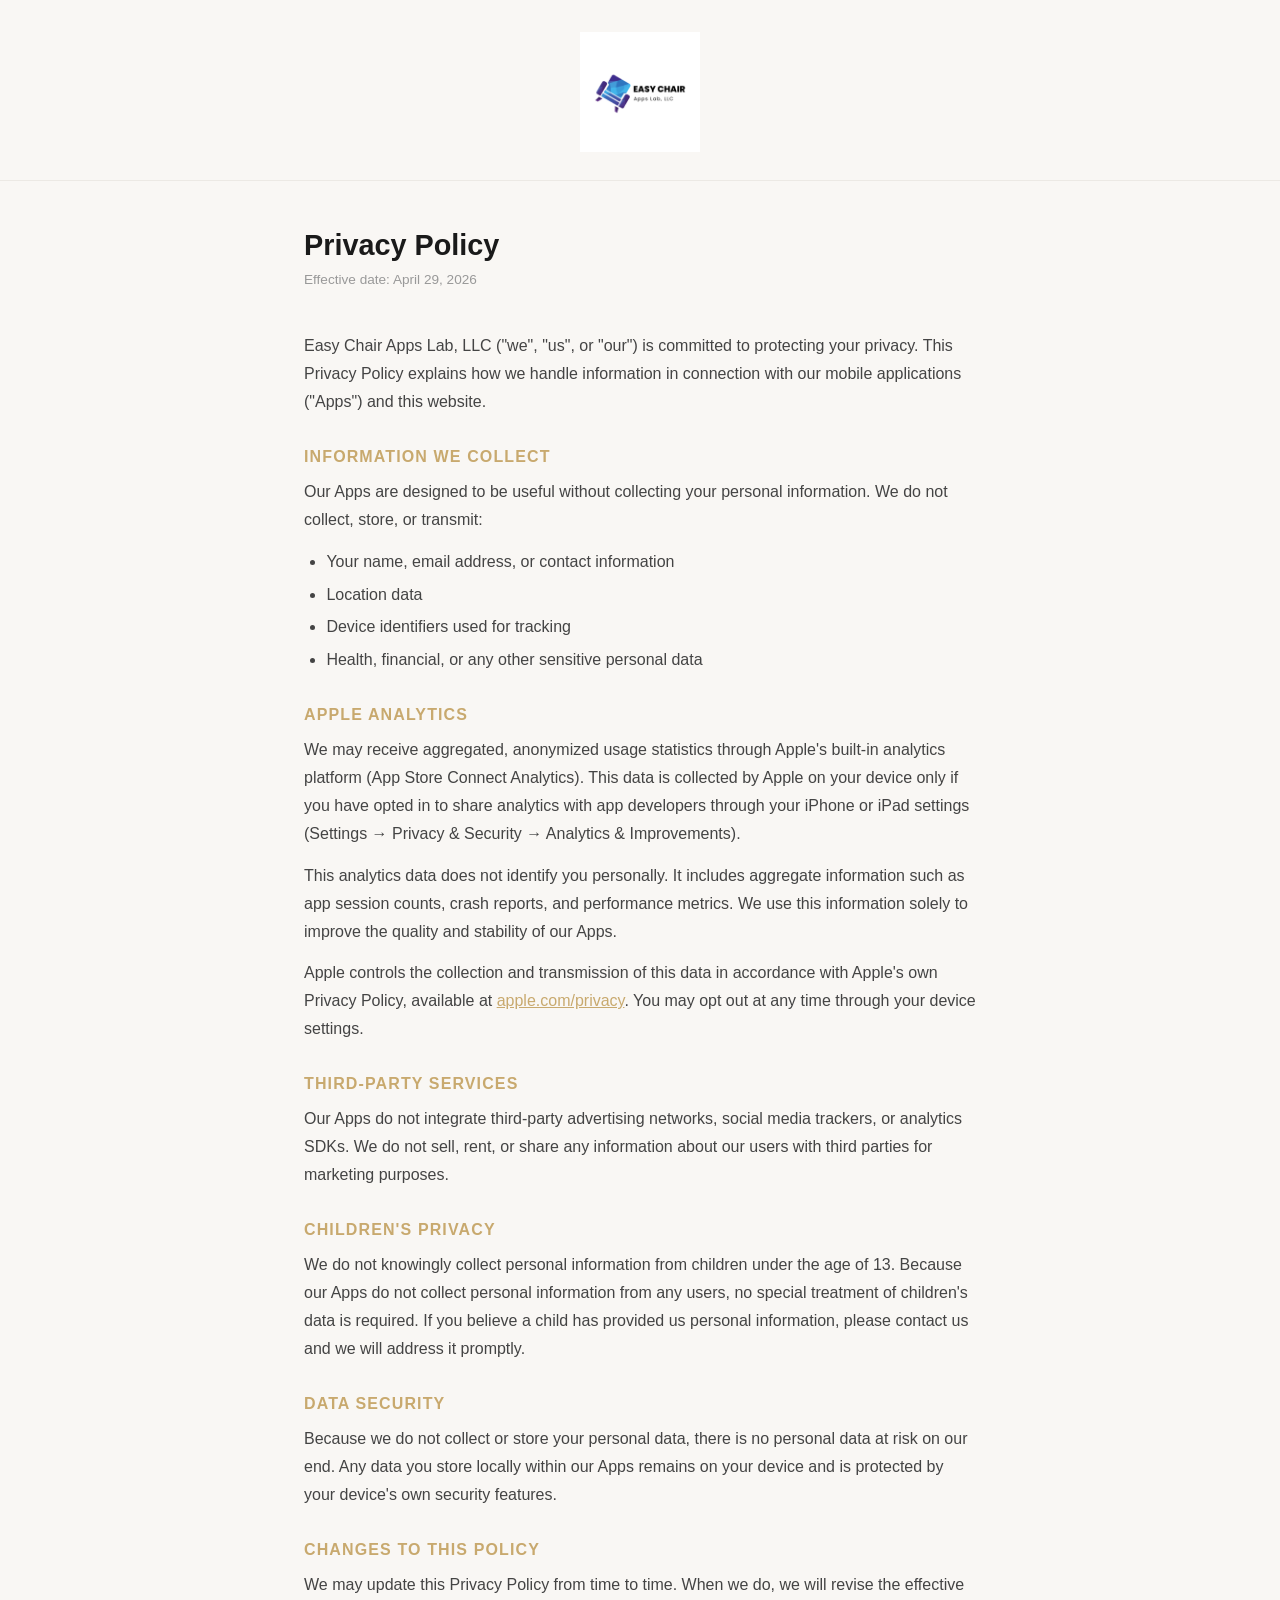
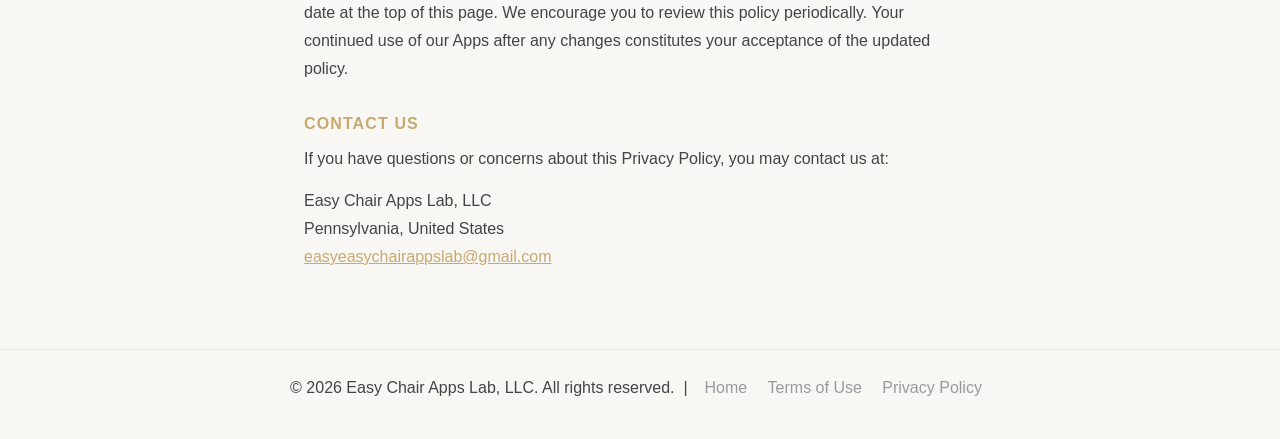
==== privacy.html @ 0b865dc3 "feat: add contact email to Privacy Policy and Terms of Use" ====
<!DOCTYPE html>
<html lang="en">
<head>
  <meta charset="UTF-8" />
  <meta name="viewport" content="width=device-width, initial-scale=1.0" />
  <meta name="description" content="Easy Chair Apps Lab Privacy Policy" />
  <title>Privacy Policy | Easy Chair Apps Lab</title>
  <style>
    *, *::before, *::after { box-sizing: border-box; margin: 0; padding: 0; }

    body {
      font-family: -apple-system, BlinkMacSystemFont, "Segoe UI", Roboto, Helvetica, Arial, sans-serif;
      background-color: #f9f7f4;
      color: #2c2c2c;
      min-height: 100vh;
      display: flex;
      flex-direction: column;
    }

    header {
      padding: 2rem 1.5rem 1.5rem;
      text-align: center;
      border-bottom: 1px solid #ece9e4;
    }

    header a { text-decoration: none; }

    header img {
      max-width: 120px;
      width: 100%;
      height: auto;
    }

    main {
      flex: 1;
      max-width: 720px;
      margin: 0 auto;
      padding: 3rem 1.5rem 4rem;
      width: 100%;
    }

    h1 {
      font-size: 1.8rem;
      font-weight: 700;
      color: #1a1a1a;
      margin-bottom: 0.4rem;
    }

    .effective {
      font-size: 0.85rem;
      color: #999;
      margin-bottom: 2.5rem;
    }

    h2 {
      font-size: 1rem;
      font-weight: 700;
      text-transform: uppercase;
      letter-spacing: 0.07em;
      color: #c8a96e;
      margin-top: 2rem;
      margin-bottom: 0.75rem;
    }

    p {
      font-size: 1rem;
      line-height: 1.75;
      color: #444;
      margin-bottom: 0.85rem;
    }

    ul {
      padding-left: 1.4rem;
      margin-bottom: 0.85rem;
    }

    ul li {
      font-size: 1rem;
      line-height: 1.75;
      color: #444;
      margin-bottom: 0.3rem;
    }

    a { color: #c8a96e; }

    footer {
      text-align: center;
      padding: 1.5rem;
      font-size: 0.8rem;
      color: #999;
      border-top: 1px solid #ece9e4;
    }

    footer a { color: #999; margin: 0 0.5rem; text-decoration: none; }
    footer a:hover { color: #c8a96e; }
  </style>
</head>
<body>

  <header>
    <a href="index.html">
      <img src="logo.png" alt="Easy Chair Apps Lab" />
    </a>
  </header>

  <main>
    <h1>Privacy Policy</h1>
    <p class="effective">Effective date: April 29, 2026</p>

    <p>Easy Chair Apps Lab, LLC ("we", "us", or "our") is committed to protecting your privacy.
       This Privacy Policy explains how we handle information in connection with our mobile
       applications ("Apps") and this website.</p>

    <h2>Information We Collect</h2>
    <p>Our Apps are designed to be useful without collecting your personal information.
       We do not collect, store, or transmit:</p>
    <ul>
      <li>Your name, email address, or contact information</li>
      <li>Location data</li>
      <li>Device identifiers used for tracking</li>
      <li>Health, financial, or any other sensitive personal data</li>
    </ul>

    <h2>Apple Analytics</h2>
    <p>We may receive aggregated, anonymized usage statistics through Apple's built-in
       analytics platform (App Store Connect Analytics). This data is collected by Apple
       on your device only if you have opted in to share analytics with app developers
       through your iPhone or iPad settings (Settings &rarr; Privacy &amp; Security &rarr;
       Analytics &amp; Improvements).</p>
    <p>This analytics data does not identify you personally. It includes aggregate information
       such as app session counts, crash reports, and performance metrics. We use this
       information solely to improve the quality and stability of our Apps.</p>
    <p>Apple controls the collection and transmission of this data in accordance with
       Apple's own Privacy Policy, available at
       <a href="https://www.apple.com/privacy/" target="_blank" rel="noopener">apple.com/privacy</a>.
       You may opt out at any time through your device settings.</p>

    <h2>Third-Party Services</h2>
    <p>Our Apps do not integrate third-party advertising networks, social media trackers,
       or analytics SDKs. We do not sell, rent, or share any information about our users
       with third parties for marketing purposes.</p>

    <h2>Children's Privacy</h2>
    <p>We do not knowingly collect personal information from children under the age of 13.
       Because our Apps do not collect personal information from any users, no special
       treatment of children's data is required. If you believe a child has provided us
       personal information, please contact us and we will address it promptly.</p>

    <h2>Data Security</h2>
    <p>Because we do not collect or store your personal data, there is no personal data
       at risk on our end. Any data you store locally within our Apps remains on your
       device and is protected by your device's own security features.</p>

    <h2>Changes to This Policy</h2>
    <p>We may update this Privacy Policy from time to time. When we do, we will revise the
       effective date at the top of this page. We encourage you to review this policy
       periodically. Your continued use of our Apps after any changes constitutes your
       acceptance of the updated policy.</p>

    <h2>Contact Us</h2>
    <p>If you have questions or concerns about this Privacy Policy, you may contact us at:</p>
    <p>Easy Chair Apps Lab, LLC<br />Pennsylvania, United States<br />
       <a href="mailto:easyeasychairappslab@gmail.com">easyeasychairappslab@gmail.com</a></p>
  </main>

  <footer>
    <p>
      &copy; 2026 Easy Chair Apps Lab, LLC. All rights reserved. &nbsp;|&nbsp;
      <a href="index.html">Home</a>
      <a href="terms.html">Terms of Use</a>
      <a href="privacy.html">Privacy Policy</a>
    </p>
  </footer>

</body>
</html>
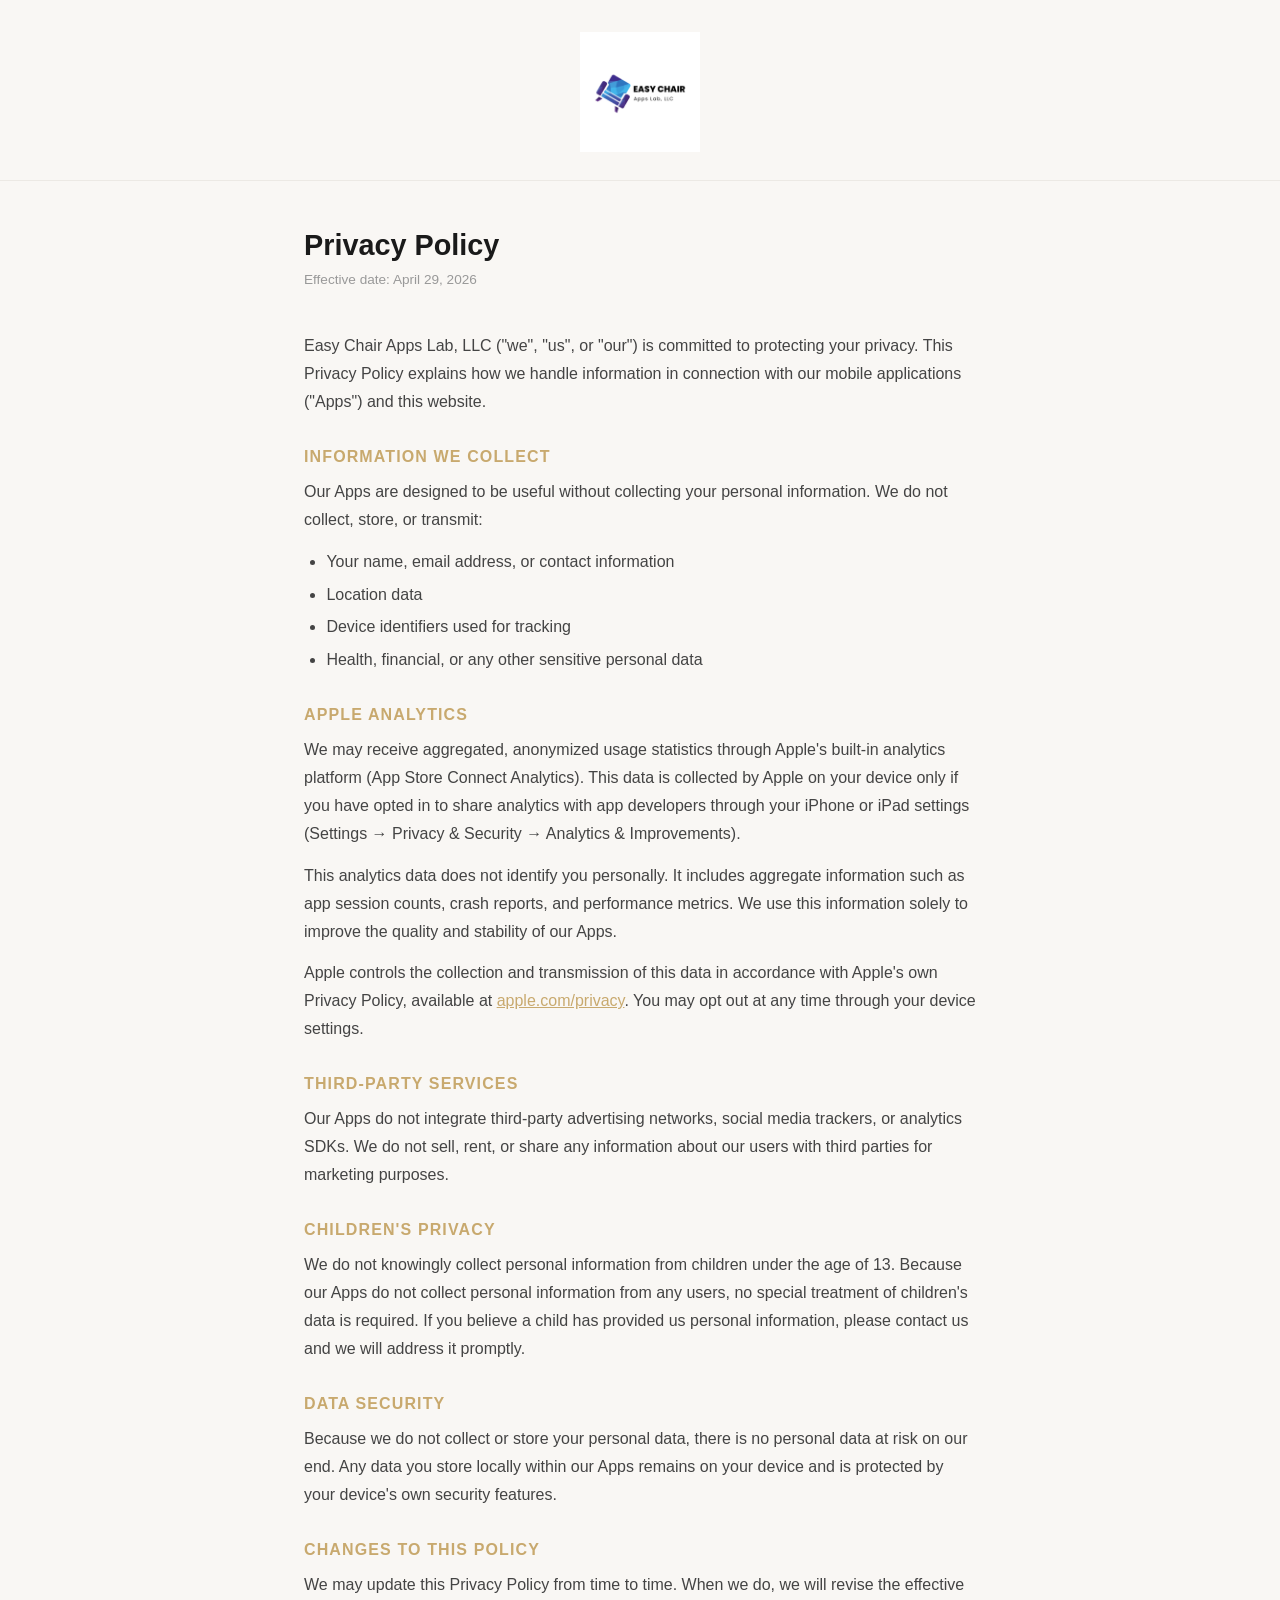
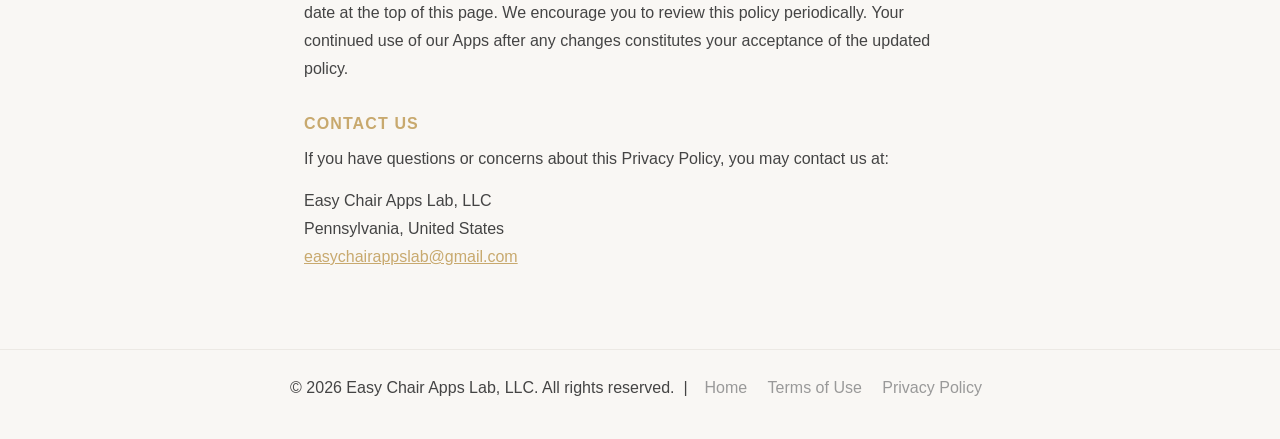
==== commit 10adfd8f: "fix: correct contact email address" ====
--- a/privacy.html
+++ b/privacy.html
@@ -160,7 +160,7 @@
     <h2>Contact Us</h2>
     <p>If you have questions or concerns about this Privacy Policy, you may contact us at:</p>
     <p>Easy Chair Apps Lab, LLC<br />Pennsylvania, United States<br />
-       <a href="mailto:easyeasychairappslab@gmail.com">easyeasychairappslab@gmail.com</a></p>
+       <a href="mailto:easychairappslab@gmail.com">easychairappslab@gmail.com</a></p>
   </main>
 
   <footer>
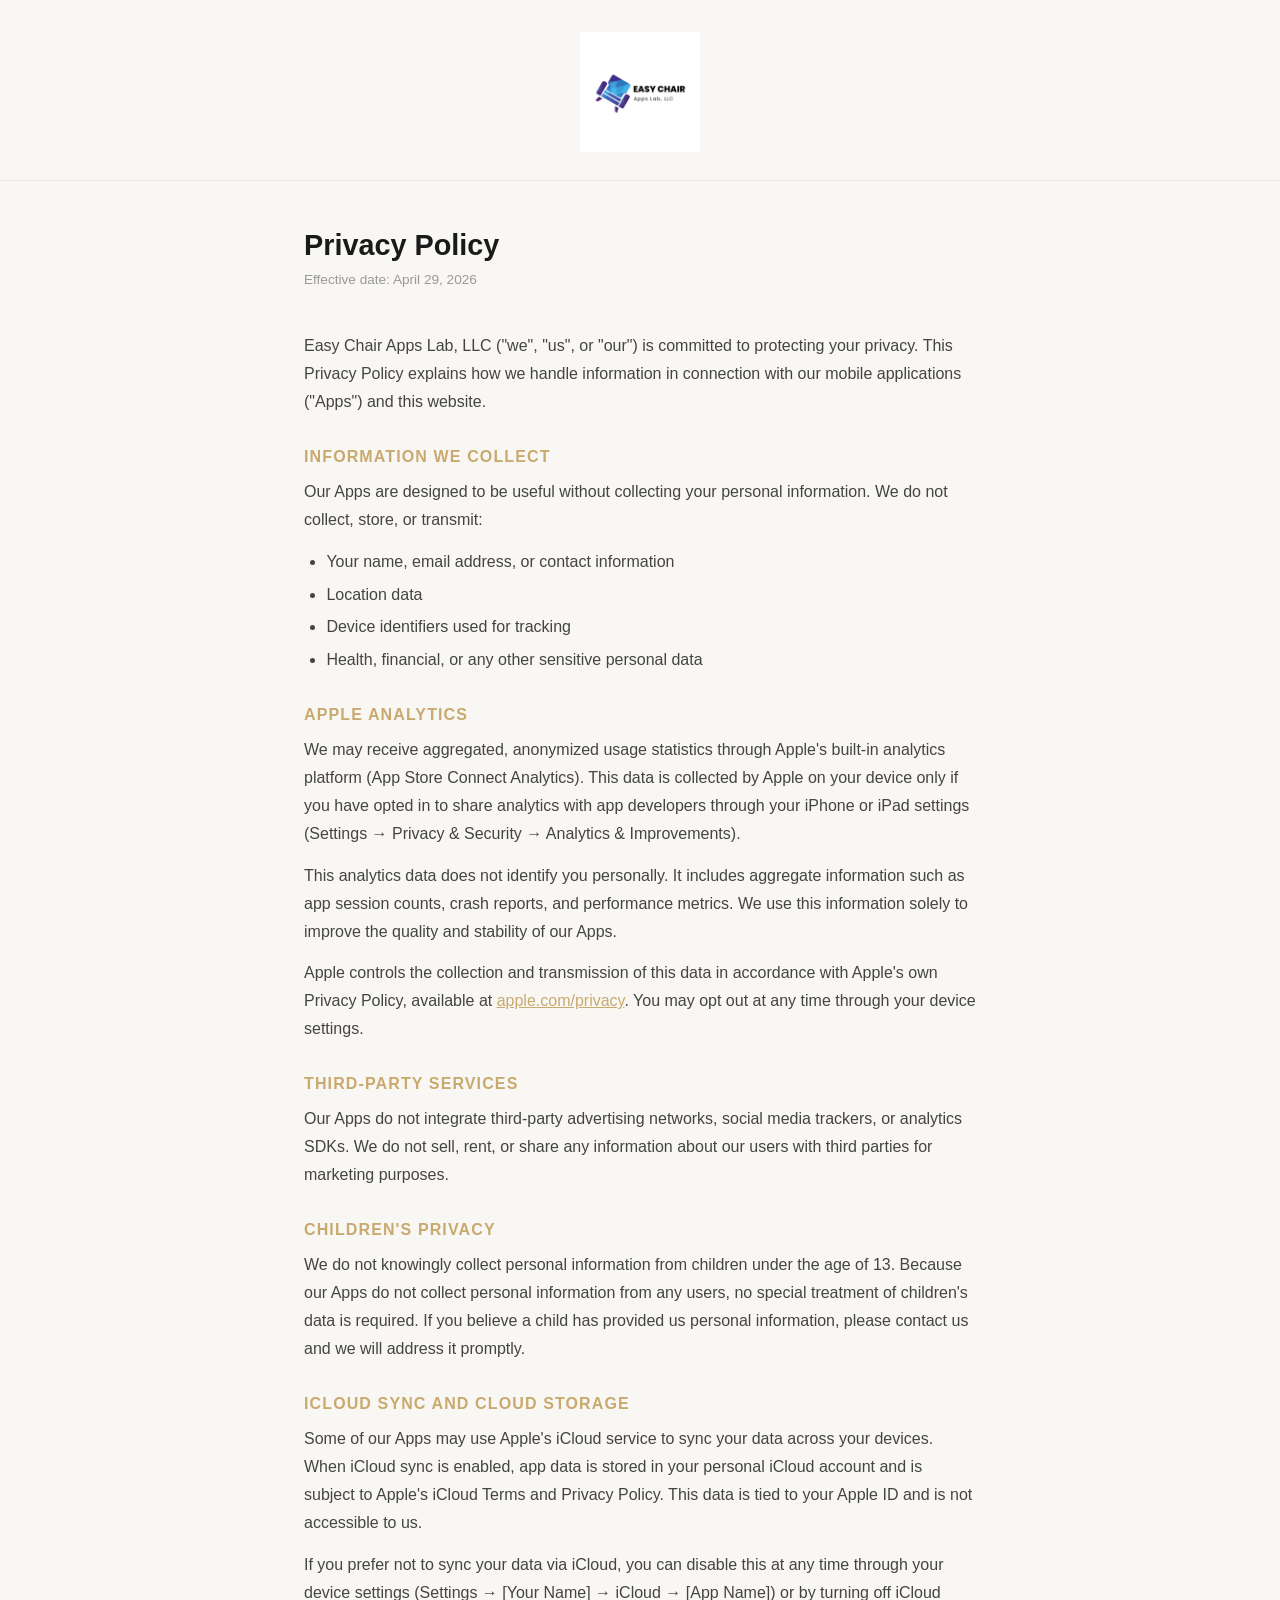
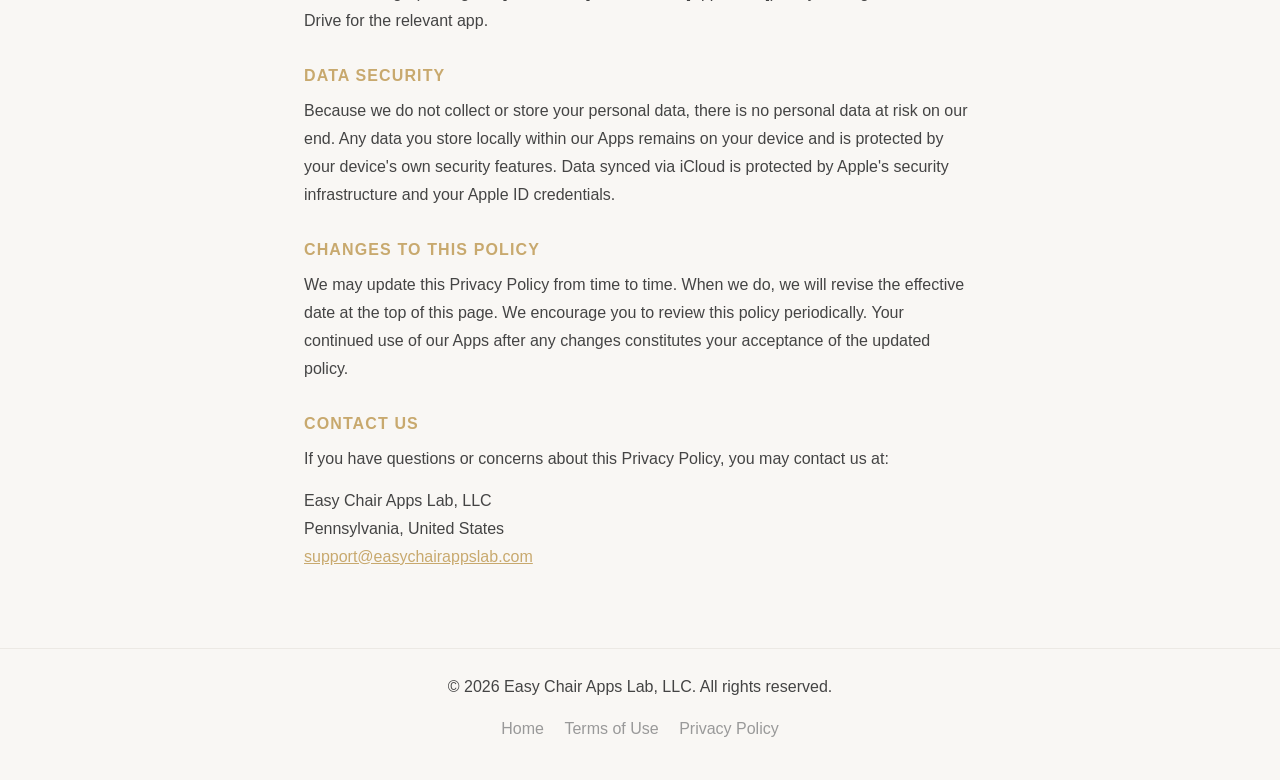
==== commit 9e632e21: "docs: add iCloud sync section to Privacy Policy Co-Authored-By: Claude Sonnet 4.6 <noreply@anthropic" ====
--- a/privacy.html
+++ b/privacy.html
@@ -146,10 +146,20 @@
        treatment of children's data is required. If you believe a child has provided us
        personal information, please contact us and we will address it promptly.</p>
 
+    <h2>iCloud Sync and Cloud Storage</h2>
+    <p>Some of our Apps may use Apple's iCloud service to sync your data across your
+       devices. When iCloud sync is enabled, app data is stored in your personal iCloud
+       account and is subject to Apple's iCloud Terms and Privacy Policy. This data is
+       tied to your Apple ID and is not accessible to us.</p>
+    <p>If you prefer not to sync your data via iCloud, you can disable this at any time
+       through your device settings (Settings &rarr; [Your Name] &rarr; iCloud &rarr; [App Name])
+       or by turning off iCloud Drive for the relevant app.</p>
+
     <h2>Data Security</h2>
     <p>Because we do not collect or store your personal data, there is no personal data
        at risk on our end. Any data you store locally within our Apps remains on your
-       device and is protected by your device's own security features.</p>
+       device and is protected by your device's own security features. Data synced via
+       iCloud is protected by Apple's security infrastructure and your Apple ID credentials.</p>
 
     <h2>Changes to This Policy</h2>
     <p>We may update this Privacy Policy from time to time. When we do, we will revise the
@@ -160,12 +170,14 @@
     <h2>Contact Us</h2>
     <p>If you have questions or concerns about this Privacy Policy, you may contact us at:</p>
     <p>Easy Chair Apps Lab, LLC<br />Pennsylvania, United States<br />
-       <a href="mailto:easychairappslab@gmail.com">easychairappslab@gmail.com</a></p>
+       <a href="mailto:support@easychairappslab.com">support@easychairappslab.com</a></p>
   </main>
 
   <footer>
     <p>
-      &copy; 2026 Easy Chair Apps Lab, LLC. All rights reserved. &nbsp;|&nbsp;
+      &copy; 2026 Easy Chair Apps Lab, LLC. All rights reserved.
+    </p>
+    <p style="margin-top:0.5rem;">
       <a href="index.html">Home</a>
       <a href="terms.html">Terms of Use</a>
       <a href="privacy.html">Privacy Policy</a>
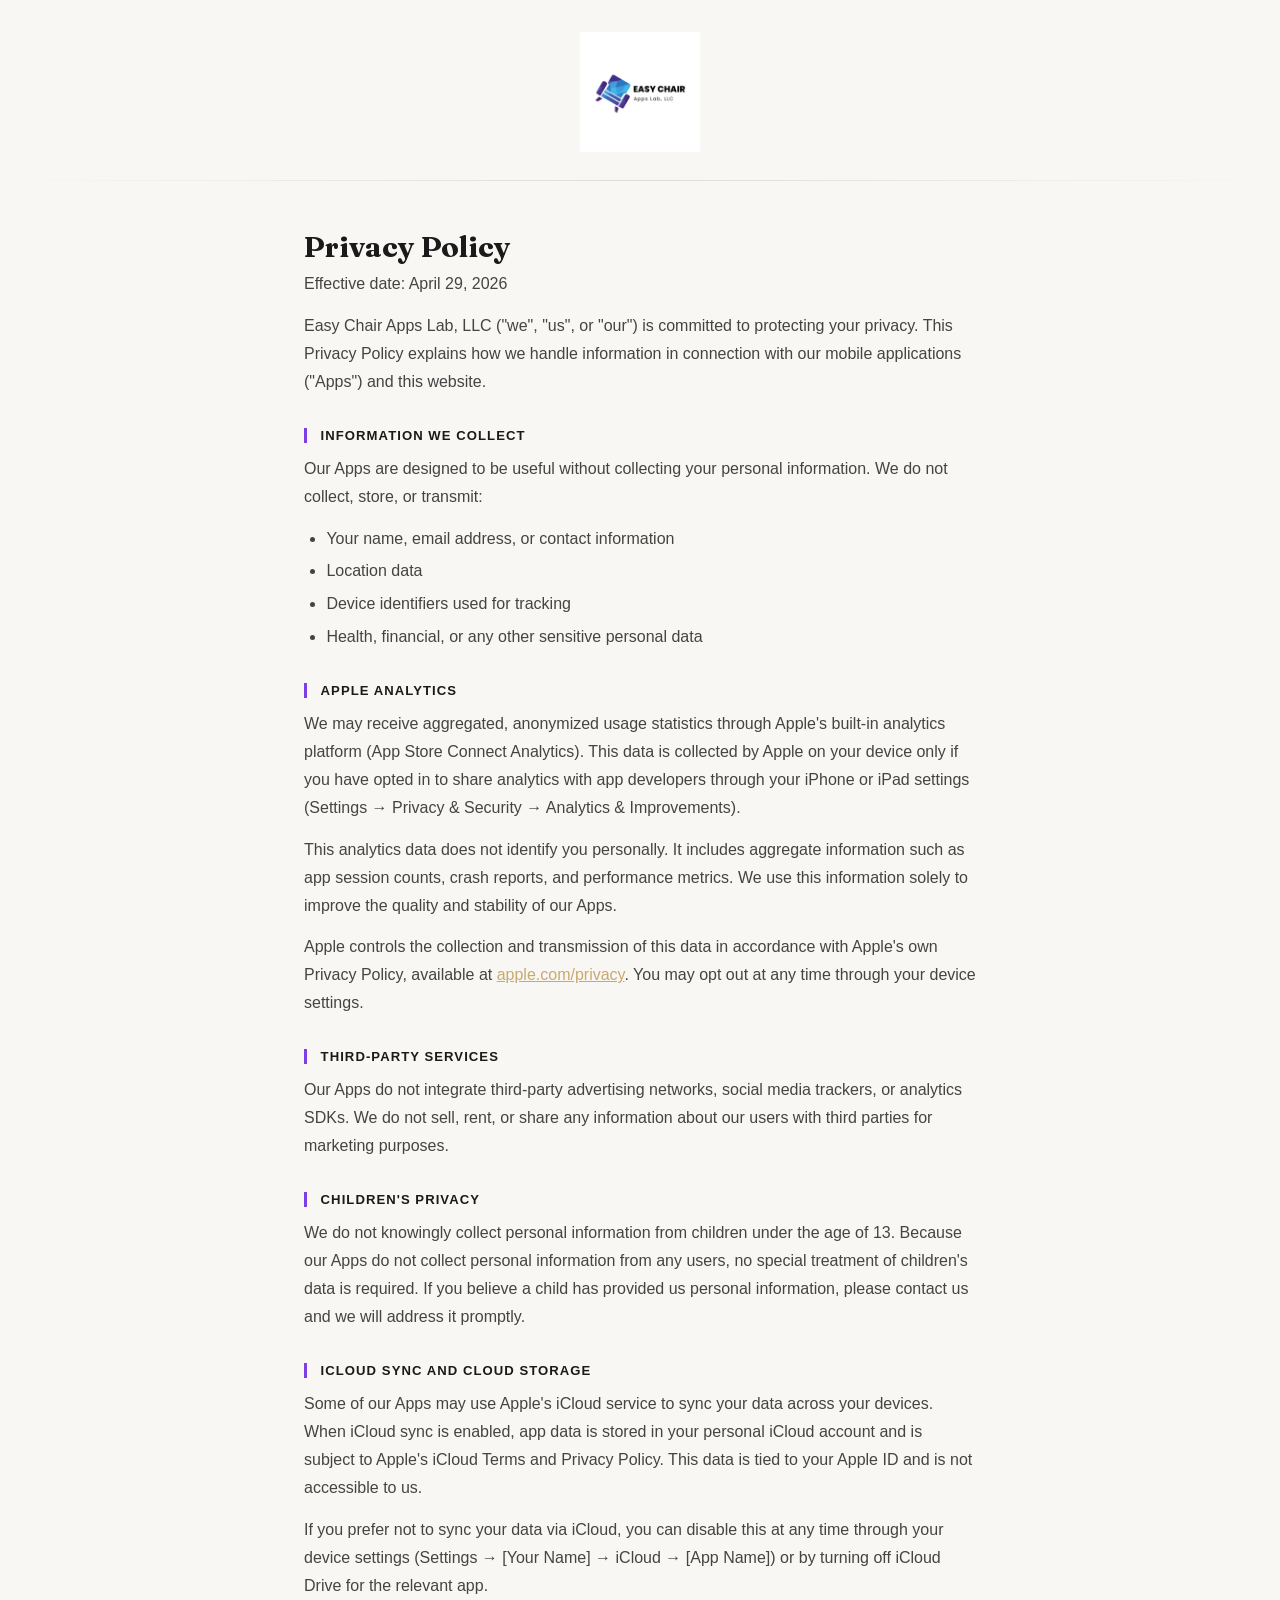
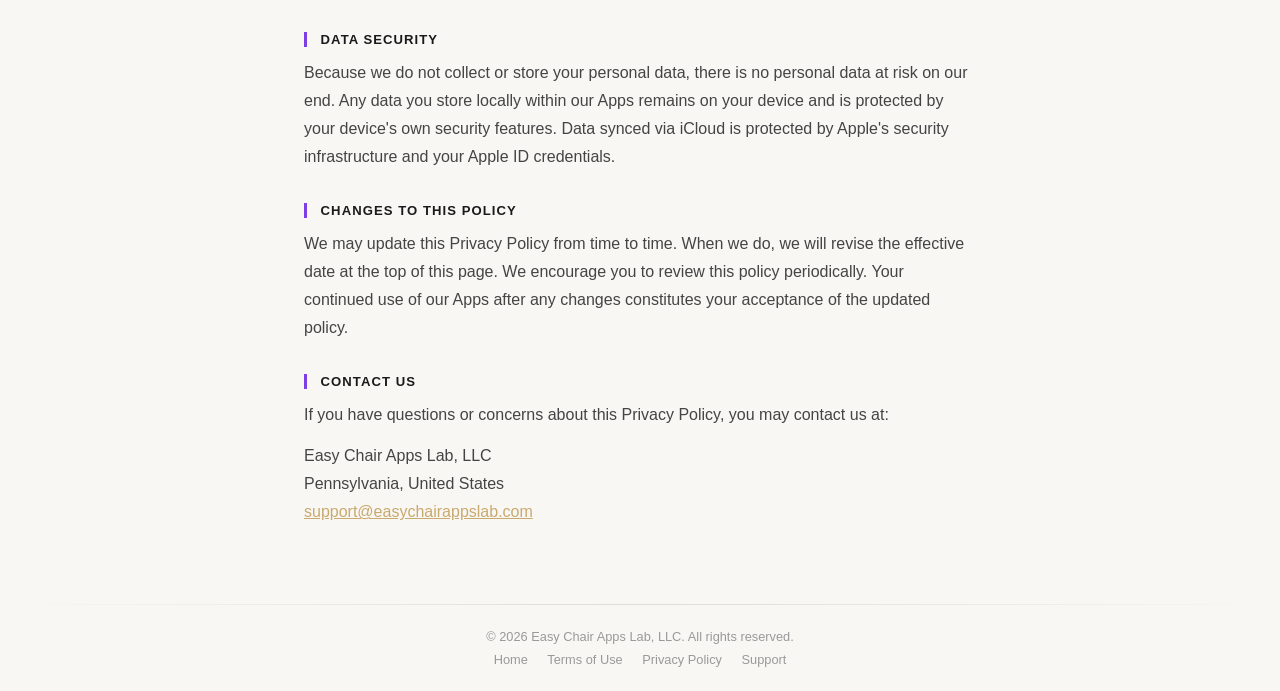
==== commit 28620c2f: "Merge pull request #2 from fksimon-apps/feat/visual-refresh Visual refresh: shared CSS, Fraunces fon" ====
--- a/privacy.html
+++ b/privacy.html
@@ -5,105 +5,17 @@
   <meta name="viewport" content="width=device-width, initial-scale=1.0" />
   <meta name="description" content="Easy Chair Apps Lab Privacy Policy" />
   <title>Privacy Policy | Easy Chair Apps Lab</title>
-  <style>
-    *, *::before, *::after { box-sizing: border-box; margin: 0; padding: 0; }
-
-    body {
-      font-family: -apple-system, BlinkMacSystemFont, "Segoe UI", Roboto, Helvetica, Arial, sans-serif;
-      background-color: #f9f7f4;
-      color: #2c2c2c;
-      min-height: 100vh;
-      display: flex;
-      flex-direction: column;
-    }
-
-    header {
-      padding: 2rem 1.5rem 1.5rem;
-      text-align: center;
-      border-bottom: 1px solid #ece9e4;
-    }
-
-    header a { text-decoration: none; }
-
-    header img {
-      max-width: 120px;
-      width: 100%;
-      height: auto;
-    }
-
-    main {
-      flex: 1;
-      max-width: 720px;
-      margin: 0 auto;
-      padding: 3rem 1.5rem 4rem;
-      width: 100%;
-    }
-
-    h1 {
-      font-size: 1.8rem;
-      font-weight: 700;
-      color: #1a1a1a;
-      margin-bottom: 0.4rem;
-    }
-
-    .effective {
-      font-size: 0.85rem;
-      color: #999;
-      margin-bottom: 2.5rem;
-    }
-
-    h2 {
-      font-size: 1rem;
-      font-weight: 700;
-      text-transform: uppercase;
-      letter-spacing: 0.07em;
-      color: #c8a96e;
-      margin-top: 2rem;
-      margin-bottom: 0.75rem;
-    }
-
-    p {
-      font-size: 1rem;
-      line-height: 1.75;
-      color: #444;
-      margin-bottom: 0.85rem;
-    }
-
-    ul {
-      padding-left: 1.4rem;
-      margin-bottom: 0.85rem;
-    }
-
-    ul li {
-      font-size: 1rem;
-      line-height: 1.75;
-      color: #444;
-      margin-bottom: 0.3rem;
-    }
-
-    a { color: #c8a96e; }
-
-    footer {
-      text-align: center;
-      padding: 1.5rem;
-      font-size: 0.8rem;
-      color: #999;
-      border-top: 1px solid #ece9e4;
-    }
-
-    footer a { color: #999; margin: 0 0.5rem; text-decoration: none; }
-    footer a:hover { color: #c8a96e; }
-  </style>
+  <link rel="stylesheet" href="styles.css" />
 </head>
 <body>
 
-  <header>
+  <header class="legal-header">
     <a href="index.html">
       <img src="logo.png" alt="Easy Chair Apps Lab" />
     </a>
   </header>
 
-  <main>
+  <main class="legal-main">
     <h1>Privacy Policy</h1>
     <p class="effective">Effective date: April 29, 2026</p>
 
@@ -181,6 +93,7 @@
       <a href="index.html">Home</a>
       <a href="terms.html">Terms of Use</a>
       <a href="privacy.html">Privacy Policy</a>
+      <a href="support.html">Support</a>
     </p>
   </footer>
 
--- a/styles.css
+++ b/styles.css
@@ -0,0 +1,492 @@
+/* =====================================================
+   FONTS
+   ===================================================== */
+@font-face {
+  font-family: 'Fraunces';
+  font-weight: 400 700;
+  font-style: normal;
+  font-display: swap;
+  src: url('fonts/fraunces-latin.woff2') format('woff2');
+  unicode-range: U+0000-00FF, U+0131, U+0152-0153, U+02BB-02BC, U+02C6, U+02DA,
+    U+02DC, U+0304, U+0308, U+0329, U+2000-206F, U+20AC, U+2122, U+2191,
+    U+2193, U+2212, U+2215, U+FEFF, U+FFFD;
+}
+
+@font-face {
+  font-family: 'Fraunces';
+  font-weight: 700;
+  font-style: italic;
+  font-display: swap;
+  src: url('fonts/fraunces-italic-700-latin.woff2') format('woff2');
+  unicode-range: U+0000-00FF, U+0131, U+0152-0153, U+02BB-02BC, U+02C6, U+02DA,
+    U+02DC, U+0304, U+0308, U+0329, U+2000-206F, U+20AC, U+2122, U+2191,
+    U+2193, U+2212, U+2215, U+FEFF, U+FFFD;
+}
+
+/* =====================================================
+   TOKENS
+   ===================================================== */
+:root {
+  --bg: #f9f7f4;
+  --ink: #1a1a1a;
+  --ink-soft: #555;
+  --muted: #999;
+  --border: #ece9e4;
+  --gold: #c8a96e;
+  --violet: #7b3fe4;
+  --cyan: #2ec5d3;
+  --grad: linear-gradient(135deg, var(--violet) 0%, var(--cyan) 100%);
+  --shadow-soft: 0 2px 12px rgba(0, 0, 0, 0.06);
+  --shadow-violet: 0 8px 32px rgba(123, 63, 228, 0.12);
+  --serif: 'Fraunces', Georgia, serif;
+  --sans: -apple-system, BlinkMacSystemFont, "Segoe UI", Roboto, Helvetica,
+    Arial, sans-serif;
+}
+
+/* =====================================================
+   RESET & BASE
+   ===================================================== */
+*, *::before, *::after {
+  box-sizing: border-box;
+  margin: 0;
+  padding: 0;
+}
+
+body {
+  font-family: var(--sans);
+  background-color: var(--bg);
+  color: var(--ink);
+  min-height: 100vh;
+  display: flex;
+  flex-direction: column;
+}
+
+/* =====================================================
+   HEADER — home page
+   ===================================================== */
+.home-header {
+  padding: 3rem 1.5rem 2rem;
+  text-align: center;
+}
+
+.home-header img {
+  max-width: 220px;
+  width: 100%;
+  height: auto;
+  animation: fadeUp 0.6s ease-out both;
+  animation-delay: 0.1s;
+}
+
+/* =====================================================
+   HEADER — legal pages
+   ===================================================== */
+.legal-header {
+  padding: 2rem 1.5rem 1.5rem;
+  text-align: center;
+  border-bottom: 1px solid transparent;
+  border-image: linear-gradient(to right, transparent, rgba(26, 26, 26, 0.12) 50%, transparent) 1;
+}
+
+.legal-header a {
+  text-decoration: none;
+  display: inline-block;
+}
+
+.legal-header img {
+  max-width: 120px;
+  width: 100%;
+  height: auto;
+  transition: transform 200ms ease;
+}
+
+.legal-header a:hover img {
+  transform: scale(1.02);
+}
+
+/* =====================================================
+   MAIN — home page
+   ===================================================== */
+.home-main {
+  flex: 1;
+  display: flex;
+  flex-direction: column;
+  align-items: center;
+  text-align: center;
+  padding: 1rem 1.5rem 5rem;
+  position: relative;
+  overflow: hidden;
+}
+
+.home-main::before {
+  content: '';
+  position: absolute;
+  top: -80px;
+  left: 50%;
+  transform: translateX(-50%);
+  width: 720px;
+  height: 720px;
+  background: radial-gradient(
+    circle,
+    rgba(123, 63, 228, 0.22) 0%,
+    rgba(46, 197, 211, 0.12) 45%,
+    transparent 70%
+  );
+  filter: blur(70px);
+  z-index: 0;
+  pointer-events: none;
+}
+
+/* =====================================================
+   HERO
+   ===================================================== */
+.hero {
+  position: relative;
+  z-index: 1;
+  display: flex;
+  flex-direction: column;
+  align-items: center;
+}
+
+.hero h1 {
+  font-family: var(--serif);
+  font-size: clamp(2.2rem, 5vw, 3.4rem);
+  font-weight: 700;
+  letter-spacing: -1px;
+  color: var(--ink);
+  line-height: 1.15;
+  animation: fadeUp 0.6s ease-out both;
+  animation-delay: 0.25s;
+}
+
+.brand-gradient {
+  background: var(--grad);
+  -webkit-background-clip: text;
+  -webkit-text-fill-color: transparent;
+  background-clip: text;
+}
+
+.divider {
+  width: 80px;
+  height: 4px;
+  background: var(--grad);
+  border-radius: 2px;
+  margin: 1.5rem auto;
+  transform-origin: left center;
+  animation: dividerIn 0.6s ease-out both;
+  animation-delay: 0.45s;
+}
+
+.tagline {
+  font-family: var(--serif);
+  font-style: italic;
+  font-size: clamp(1rem, 2.5vw, 1.2rem);
+  color: var(--ink-soft);
+  max-width: 460px;
+  line-height: 1.65;
+  animation: fadeUp 0.6s ease-out both;
+  animation-delay: 0.6s;
+}
+
+/* =====================================================
+   APPS SHOWCASE
+   ===================================================== */
+.apps {
+  position: relative;
+  z-index: 1;
+  width: 100%;
+  max-width: 780px;
+  margin-top: 4.5rem;
+  text-align: left;
+}
+
+.apps > h2 {
+  font-family: var(--serif);
+  font-size: 1.35rem;
+  font-weight: 700;
+  color: var(--ink);
+  margin-bottom: 1.5rem;
+  padding-bottom: 0.75rem;
+  border-bottom: 2px solid var(--border);
+  position: relative;
+}
+
+.apps > h2::after {
+  content: '';
+  position: absolute;
+  bottom: -2px;
+  left: 0;
+  width: 48px;
+  height: 2px;
+  background: var(--grad);
+}
+
+.app-grid {
+  display: grid;
+  grid-template-columns: repeat(auto-fit, minmax(280px, 1fr));
+  gap: 1.5rem;
+}
+
+.app-card {
+  background: #fff;
+  border-radius: 14px;
+  padding: 1.75rem;
+  box-shadow: var(--shadow-soft);
+  display: flex;
+  flex-direction: column;
+  gap: 0.5rem;
+  transition: transform 200ms ease, box-shadow 200ms ease;
+  position: relative;
+  overflow: hidden;
+}
+
+.app-card::before {
+  content: '';
+  position: absolute;
+  top: 0;
+  left: 0;
+  right: 0;
+  height: 3px;
+  background: var(--grad);
+}
+
+.app-card:hover {
+  transform: translateY(-4px);
+  box-shadow: var(--shadow-violet);
+}
+
+.app-icon {
+  width: 72px;
+  height: 72px;
+  border-radius: 16px;
+  background: var(--grad);
+  margin-bottom: 0.4rem;
+  flex-shrink: 0;
+}
+
+.app-card h3 {
+  font-family: var(--serif);
+  font-size: 1.1rem;
+  font-weight: 700;
+  color: var(--ink);
+  line-height: 1.3;
+}
+
+.app-card > p {
+  font-size: 0.92rem;
+  color: var(--ink-soft);
+  line-height: 1.65;
+  flex: 1;
+  margin-bottom: 0.5rem;
+}
+
+.app-coming-soon {
+  display: inline-flex;
+  align-items: center;
+  font-size: 0.75rem;
+  font-weight: 600;
+  letter-spacing: 0.07em;
+  text-transform: uppercase;
+  color: var(--violet);
+  background: rgba(123, 63, 228, 0.08);
+  border-radius: 100px;
+  padding: 0.3rem 0.8rem;
+  align-self: flex-start;
+  margin-top: auto;
+}
+
+/* =====================================================
+   ABOUT CARD
+   ===================================================== */
+.about {
+  position: relative;
+  z-index: 1;
+  margin-top: 4rem;
+  max-width: 580px;
+  width: 100%;
+  text-align: left;
+  background: #fff;
+  border-radius: 12px;
+  padding: 2rem 2.25rem;
+  box-shadow: var(--shadow-soft);
+  transition: box-shadow 200ms ease;
+}
+
+.about:hover {
+  box-shadow: var(--shadow-violet);
+}
+
+.about h2 {
+  font-family: var(--serif);
+  font-size: 1.1rem;
+  font-weight: 700;
+  text-transform: uppercase;
+  letter-spacing: 0.08em;
+  color: var(--gold);
+  margin-bottom: 1rem;
+}
+
+.about p {
+  font-size: 1rem;
+  color: #444;
+  line-height: 1.75;
+}
+
+.about p + p {
+  margin-top: 0.85rem;
+}
+
+/* =====================================================
+   MAIN — legal pages
+   ===================================================== */
+.legal-main {
+  flex: 1;
+  max-width: 720px;
+  margin: 0 auto;
+  padding: 3rem 1.5rem 4rem;
+  width: 100%;
+}
+
+.legal-main h1 {
+  font-family: var(--serif);
+  font-size: 1.8rem;
+  font-weight: 700;
+  color: var(--ink);
+  margin-bottom: 0.4rem;
+}
+
+.effective {
+  font-size: 0.85rem;
+  color: var(--muted);
+  margin-bottom: 2.5rem;
+}
+
+.legal-main h2 {
+  font-size: 0.82rem;
+  font-weight: 700;
+  text-transform: uppercase;
+  letter-spacing: 0.08em;
+  color: var(--ink);
+  margin-top: 2rem;
+  margin-bottom: 0.75rem;
+  padding-left: 0.85rem;
+  border-left: 3px solid var(--violet);
+}
+
+.legal-main p {
+  font-size: 1rem;
+  line-height: 1.75;
+  color: #444;
+  margin-bottom: 0.85rem;
+}
+
+.legal-main ul {
+  padding-left: 1.4rem;
+  margin-bottom: 0.85rem;
+}
+
+.legal-main ul li {
+  font-size: 1rem;
+  line-height: 1.75;
+  color: #444;
+  margin-bottom: 0.3rem;
+}
+
+.legal-main a {
+  color: var(--gold);
+}
+
+/* =====================================================
+   FOOTER
+   ===================================================== */
+footer {
+  text-align: center;
+  padding: 1.5rem;
+  font-size: 0.8rem;
+  color: var(--muted);
+  border-top: 1px solid transparent;
+  border-image: linear-gradient(to right, transparent, rgba(26, 26, 26, 0.12) 50%, transparent) 1;
+}
+
+footer a {
+  color: var(--muted);
+  margin: 0 0.5rem;
+  text-decoration: none;
+  position: relative;
+  padding-bottom: 2px;
+}
+
+footer a::after {
+  content: '';
+  position: absolute;
+  bottom: 0;
+  left: 0;
+  width: 0;
+  height: 1px;
+  background: var(--gold);
+  transition: width 200ms ease;
+}
+
+footer a:hover {
+  color: var(--gold);
+}
+
+footer a:hover::after {
+  width: 100%;
+}
+
+/* =====================================================
+   ANIMATIONS
+   ===================================================== */
+@keyframes fadeUp {
+  from {
+    opacity: 0;
+    transform: translateY(12px);
+  }
+  to {
+    opacity: 1;
+    transform: translateY(0);
+  }
+}
+
+@keyframes dividerIn {
+  from {
+    transform: scaleX(0);
+    opacity: 0;
+  }
+  to {
+    transform: scaleX(1);
+    opacity: 1;
+  }
+}
+
+/* =====================================================
+   RESPONSIVE
+   ===================================================== */
+@media (max-width: 600px) {
+  .home-header img {
+    max-width: 160px;
+  }
+
+  .app-grid {
+    grid-template-columns: 1fr;
+  }
+
+  .about {
+    padding: 1.5rem;
+  }
+
+  .legal-main h1 {
+    font-size: 1.5rem;
+  }
+}
+
+/* =====================================================
+   REDUCED MOTION
+   ===================================================== */
+@media (prefers-reduced-motion: reduce) {
+  *, *::before, *::after {
+    animation-duration: 0ms !important;
+    animation-iteration-count: 1 !important;
+    transition-duration: 0ms !important;
+  }
+}
